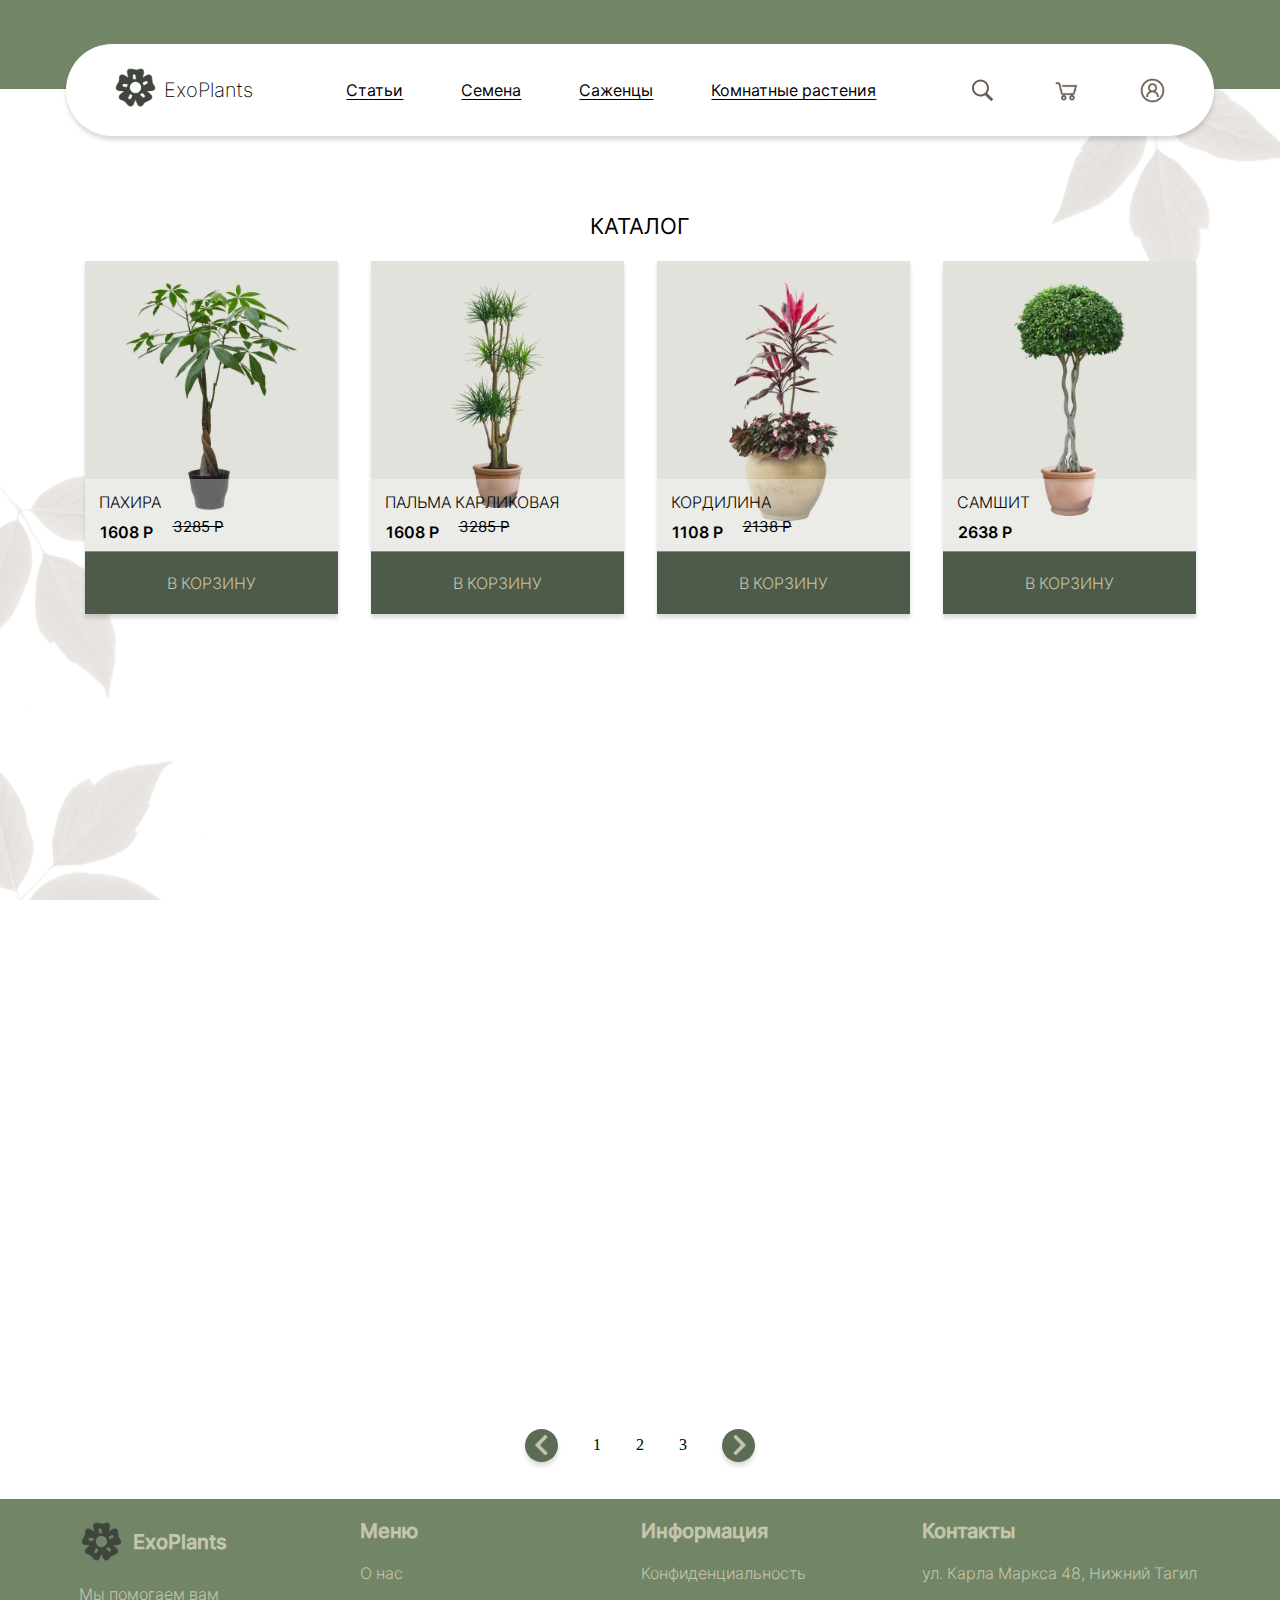
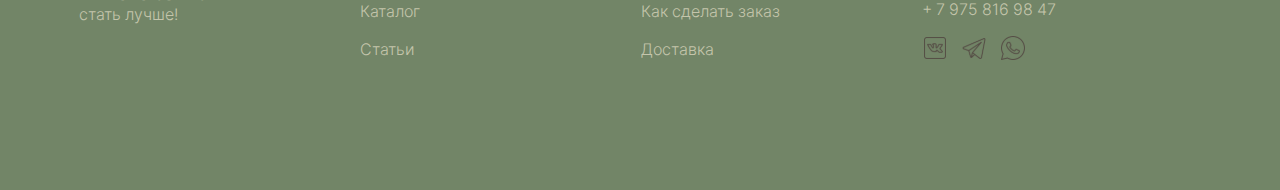
==== catalog.html @ ec27fed6 "часть каталога" ====
<!DOCTYPE html>
<html lang="ru">

<head>
    <meta charset="UTF-8">
    <meta name="viewport" content="width=device-width, initial-scale=1.0">
    <title>Catalog</title>
    <link rel="stylesheet" href="catalog.css">
</head>

<body>
    <div class="header_line"></div>

    <img src="IMG/List_top.png" alt="listok" id="listok_1">
    <div class="header">
        <div class="logo">
            <a href="index.html"><img src="IMG/MenuIcon.svg" height="45px" width="45px" alt="logo"></a>
            ExoPlants
        </div>
        <nav class="nav">
            <a href="#" class="link">Статьи</a>
            <a href="#" class="link">Семена</a>
            <a href="#" class="link">Саженцы</a>
            <a href="#" class="link">Комнатные растения</a>
        </nav>
        <div class="actions">
            <img src="IMG/SearchIcon.svg">
            <img src="IMG/Bag.svg">
            <img src="IMG/Account.svg">
        </div>
    </div>
    <img src="IMG/listok_2.svg" alt="listok_2" id="listok_2">
    <p id="catalog-p">КАТАЛОГ</p>
    <!--<div>
        <p id="catalog-p">КАТАЛОГ</p>
    </div>-->
    <div class="catalog">
        <!-- первая часть -->
        <div class="catalog-part">
            <div class="card-1">
                <div class="img">
                    <img src="IMG/Pahira-IMG.svg">
                </div>
                <div class="line-block">
                    <p>ПАХИРА</p>
                    <div class="price">
                        <p>1608 Р</p>
                        <p>3285 Р</p>
                    </div>
                </div>
                <button class="bag-add">В КОРЗИНУ</button>
            </div>
            <div class="card-1">
                <div class="img">
                    <img src="IMG/Palma.svg">
                </div>
                <div class="line-block">
                    <p>ПАЛЬМА КАРЛИКОВАЯ</p>
                    <div class="price">
                        <p>1608 Р</p>
                        <p>3285 Р</p>
                    </div>
                </div>
                <button class="bag-add">В КОРЗИНУ</button>
            </div>
            <div class="card-1">
                <div class="img">
                    <img src="IMG/Cordylina.svg">
                </div>
                <div class="line-block">
                    <p>КОРДИЛИНА</p>
                    <div class="price">
                        <p>1108 Р</p>
                        <p>2138 Р</p>
                    </div>
                </div>
                <button class="bag-add">В КОРЗИНУ</button>
            </div>
            <div class="card-1">
                <div class="img">
                    <img src="IMG/Samshit.svg">
                </div>
                <div class="line-block">
                    <p>САМШИТ</p>
                    <div class="price">
                        <p>2638 Р</p>
                    </div>
                </div>
                <button class="bag-add">В КОРЗИНУ</button>
            </div>
        </div>
        <!-- вторая часть -->
        <div class="catalog-part">
            <div class="card-1">
                <div class="img">
                    <img src="IMG/Pahira-IMG.svg">
                </div>
                <div class="line-block">
                    <p>ПАХИРА</p>
                    <div class="price">
                        <p>1608 Р</p>
                        <p>3285 Р</p>
                    </div>
                </div>
                <button class="bag-add">В КОРЗИНУ</button>
            </div>
            <div class="card-1">
                <div class="img">
                    <img src="IMG/Palma.svg">
                </div>
                <div class="line-block">
                    <p>ПАЛЬМА КАРЛИКОВАЯ</p>
                    <div class="price">
                        <p>1608 Р</p>
                        <p>3285 Р</p>
                    </div>
                </div>
                <button class="bag-add">В КОРЗИНУ</button>
            </div>
            <div class="card-1">
                <div class="img">
                    <img src="IMG/Cordylina.svg">
                </div>
                <div class="line-block">
                    <p>КОРДИЛИНА</p>
                    <div class="price">
                        <p>1108 Р</p>
                        <p>2138 Р</p>
                    </div>
                </div>
                <button class="bag-add">В КОРЗИНУ</button>
            </div>
            <div class="card-1">
                <div class="img">
                    <img src="IMG/Samshit.svg">
                </div>
                <div class="line-block">
                    <p>САМШИТ</p>
                    <div class="price">
                        <p>2638 Р</p>
                    </div>
                </div>
                <button class="bag-add">В КОРЗИНУ</button>
            </div>
        </div>
        <!-- третья часть -->
        <div class="catalog-part">
            <div class="card-1">
                <div class="img">
                    <img src="IMG/Pahira-IMG.svg">
                </div>
                <div class="line-block">
                    <p>ПАХИРА</p>
                    <div class="price">
                        <p>1608 Р</p>
                        <p>3285 Р</p>
                    </div>
                </div>
                <button class="bag-add">В КОРЗИНУ</button>
            </div>
            <div class="card-1">
                <div class="img">
                    <img src="IMG/Palma.svg">
                </div>
                <div class="line-block">
                    <p>ПАЛЬМА КАРЛИКОВАЯ</p>
                    <div class="price">
                        <p>1608 Р</p>
                        <p>3285 Р</p>
                    </div>
                </div>
                <button class="bag-add">В КОРЗИНУ</button>
            </div>
            <div class="card-1">
                <div class="img">
                    <img src="IMG/Cordylina.svg">
                </div>
                <div class="line-block">
                    <p>КОРДИЛИНА</p>
                    <div class="price">
                        <p>1108 Р</p>
                        <p>2138 Р</p>
                    </div>
                </div>
                <button class="bag-add">В КОРЗИНУ</button>
            </div>
            <div class="card-1">
                <div class="img">
                    <img src="IMG/Samshit.svg">
                </div>
                <div class="line-block">
                    <p>САМШИТ</p>
                    <div class="price">
                        <p>2638 Р</p>
                    </div>
                </div>
                <button class="bag-add">В КОРЗИНУ</button>
            </div>
        </div>
        <!-- навигация по каталогу -->
        <nav class="catalog-nav">
            <button id="strelka-left"></button>
            <p>1</p>
            <p>2</p>
            <p>3</p>
            <button id="strelka-right"></button>
        </nav>
    </div>
    <img src="IMG/listok-3.svg" id="listok-3">
    <div class="footer">
        <div class="footer-text">
            <div class="block-f">
                <h3><img src="IMG/MenuIcon.svg" height="45px" width="45px" alt="logo">ExoPlants</h3>
                <p>Мы помогаем вам<br>
                    стать лучше!</p>
            </div>
            <div class="block-f">
                <h3>Меню</h3>
                <a href="#" class="link-footer">О нас</a><br><br>
                <a href="about.html" class="link-footer">Каталог</a><br><br>
                <a href="#" class="link-footer">Статьи</a>
            </div>


            <div class="block-f">
                <h3>Информация</h3>
                <a href="#" class="link-footer">Конфиденциальность</a><br><br>
                <a href="#" class="link-footer">Как сделать заказ</a><br><br>
                <a href="#" class="link-footer">Доставка</a>
            </div>

            <div class="block-f">
                <h3>Контакты</h3>
                <p>ул. Карла Маркса 48, Нижний Тагил</p>
                <p>+ 7 975 816 98 47</p>
                <img src="IMG/VK-icon.svg">
                <img src="IMG/Telegram-icon.svg">
                <img src="IMG/Whatsup-icon.svg">
            </div>
        </div>
</body>
<script src="catalogPages.js"></script>

</html>
---- catalog.css ----
.header_line {
    height: 89px;
    background-color: #728567;
}

body {
    margin: 0;
}

#listok_1 {
    position: absolute;
    z-index: -1;
    right: 0;
    top: 0;
}

#listok_2 {
    position: absolute;
    z-index: -1;
    left: 0;
    top: 367px;
}

.header {
    max-width: 1148px;
    min-height: 92px;
    background-color: #FFF;
    border-radius: 50px;
    box-shadow: 0 4px 4px 0 #00000025;
    display: flex;
    flex-direction: row;
    align-items: center;
    justify-content: space-around;
    margin: 0 auto;
    position: relative;
    top: -45px;
    z-index: 2;
    flex-wrap: wrap;
}

.logo {
    font-family: interExtraLight;
    font-size: 20px;
    display: flex;
    align-items: center;
}

.logo img {
    margin-right: 6px;
}

.link {
    font-family: interRegular;
    font-size: 16px;
    color: #000;
    text-underline-offset: 3px;
}

.link:hover {
    border-bottom: 5px solid #6AAD46;
    text-decoration: none;
}

.nav {
    max-width: 530px;
    width: 100%;
    display: flex;
    align-items: center;
    justify-content: space-between;
}

.actions {
    display: flex;
    flex-direction: row;
    align-self: center;
    max-width: 197px;
    width: 100%;
    justify-content: space-between;
}

.info-text p {
    margin-top: 77px;
    margin-left: 108px;
    font-family: interLight;
    font-size: 22px;
}

.info-text p:nth-child(2) {
    margin-top: 35px;
    margin-left: 275px;
    font-family: interLight;
    font-size: 20px;
}

.btn-catalog {
    display: flex;
    align-items: center;
    justify-content: space-between;
    width: 162px;
    height: 63px;
    margin: 0 auto;
    font-family: interRegular;
    font-size: 16px;
    border-radius: 30px;
    border: 0;
    box-shadow: 0 4px 4px 0 #00000025;
    margin-top: 44px;
    margin-left: 157px;
    padding-left: 33px;
    transition: all 500ms ease;
}

.btn-catalog img {
    padding-right: 11px;
    padding-bottom: 11px;
}

.btn-catalog:hover {
    cursor: pointer;
    transform: scale(1.1);
}

.card-1 {
    display: flex;
    flex-direction: column;
    min-width: 253px;
    min-height: 353px;
    background-color: #E1E2DB;
    box-shadow: 0 4px 4px 0 #00000025;
    margin: 0 10px;
    transition: all 0.5s;
    position: relative;
}
.card-1 img {
    margin-top: 22px;
    z-index: 1;
}

.img { 
    position: absolute;
    display: flex;
    justify-content: center;
    align-items: center;
    width: 100%;
}

.line-block {
    width: 253px;
    height: 73px;
    background-color: #FFFFFF54;
    margin-top: 218px;
    z-index: 2;
    position: relative;
    bottom: 0;
}

.price {
    display: flex;
    margin-bottom: 15px;
}

.line-block p {
    margin: 0;
    margin-left: 14px;
    margin-top: 13px;
    font-family: interLight;
    font-size: 16px;
    text-align: left;
}

.price p:nth-child(1) {
    margin-top: 10px;
    margin-left: 15px;
    font-family: interSemiBold;
    font-size: 16px;
}

.price p:nth-child(2) {
    margin-top: 5px;
    margin-left: 20px;
    font-family: interRegular;
    font-size: 15px;
    text-decoration: line-through;
}

.bag-add {
    font-family: interLight;
    font-size: 16px;
    color: #C5C5AC;
    width: 253px;
    height: 63px;
    background-color: #4F5B4A;
    border: 0;
    transition: all 500ms ease;
    position: absolute;
    bottom: 0;
}

.bag-add:hover {
    color: #FFF;
    background-color: #6AAD46;
}

.a-link {
    position: absolute;
    top: 225px;
    right: 42px;
    font-family: interLight;
    font-size: 15px;
    display: flex;
    align-items: center;
    color: #000;
    text-decoration: none;
}

.a-link img {
    margin-left: 9px;
}

.a-link:hover {
    color: #6AAD46;
    text-decoration: underline;
}

.footer {
    position: relative;
    margin: 0;
    width: 100%;
    height: 291px;
    background-color: #728567;
}
.footer-text {
    display: grid;
    width: 1123px;
    grid-template-columns: repeat(4, 281px);
    margin: 0 auto;
    align-items: start;
    justify-content: space-between;
}
#listok-3 {
    position: absolute;
    bottom: 0;
    left: 0;
}
.block-f h3 {
    display: flex;
    align-items: center;
    font-family: interMedium;
    font-size: 20px;
    color: #C5C5AC;
}
.block-f img { 
    margin-right: 9px;
}
.footer h3 {
    font-family: interMedium;
    font-size: 20px;
}
.footer-text p {
    font-family: interLight;
    font-size: 16px;
    color: #C5C5AC;
}
.footer-text a {
    font-family: interLight;
    font-size: 16px;
    color: #C5C5AC;
    text-decoration: none;
}
.link-footer:hover {
    color:#3F453C;
}
#catalog-p {
    font-family: interRegular;
    font-size: 22px;
    text-align: center;
    margin-top: 32px;
}
.catalog {
    max-width: 1200px;
    margin: 0 auto;
}

.catalog-part {
    display: none;
    justify-items: center;
    justify-content: center;
    grid-template-columns: repeat(4, 257px);
    grid-template-rows: repeat(3, 353px);
    min-width: 1096px;
    overflow: hidden;
    gap: 50px 29px;
}

.catalog-nav {
    display: flex;
    justify-content: space-between;
    align-items: center;
    margin: 0 auto;
    width: 230px;
    margin-bottom: 29px;
}

#strelka-left {
    border: none;
    width: 33px;
    height: 33px;
    border-radius: 100%;
    background: no-repeat url('IMG/strelka-left-mini.svg') center, #5C6B54;
    box-shadow: 0 4px 4px 0 #00000025;
}

#strelka-right {
    border: none;
    width: 33px;
    height: 33px;
    border-radius: 100%;
    background: no-repeat url('IMG/strelka-right-mini.svg') center, #5C6B54;
    box-shadow: 0 4px 4px 0 #00000025;
}

.link-goods{
    color: #000;
    text-decoration: none;
}
.link-goods:hover {
    color: #3F453C;
}
@font-face {
    font-family: interExtraLight;
    src: url("Fonts/Inter-ExtraLight.otf");
}

@font-face {
    font-family: interRegular;
    src: url("Fonts/Inter-Regular.otf");
}

@font-face {
    font-family: interLight;
    src: url("Fonts/Inter-Light.otf");
}

@font-face {
    font-family: interSemiBold;
    src: url("Fonts/Inter-SemiBold.otf");
}
@font-face {
    font-family: interMedium;
    src: url("Fonts/Inter-Medium.otf");
}
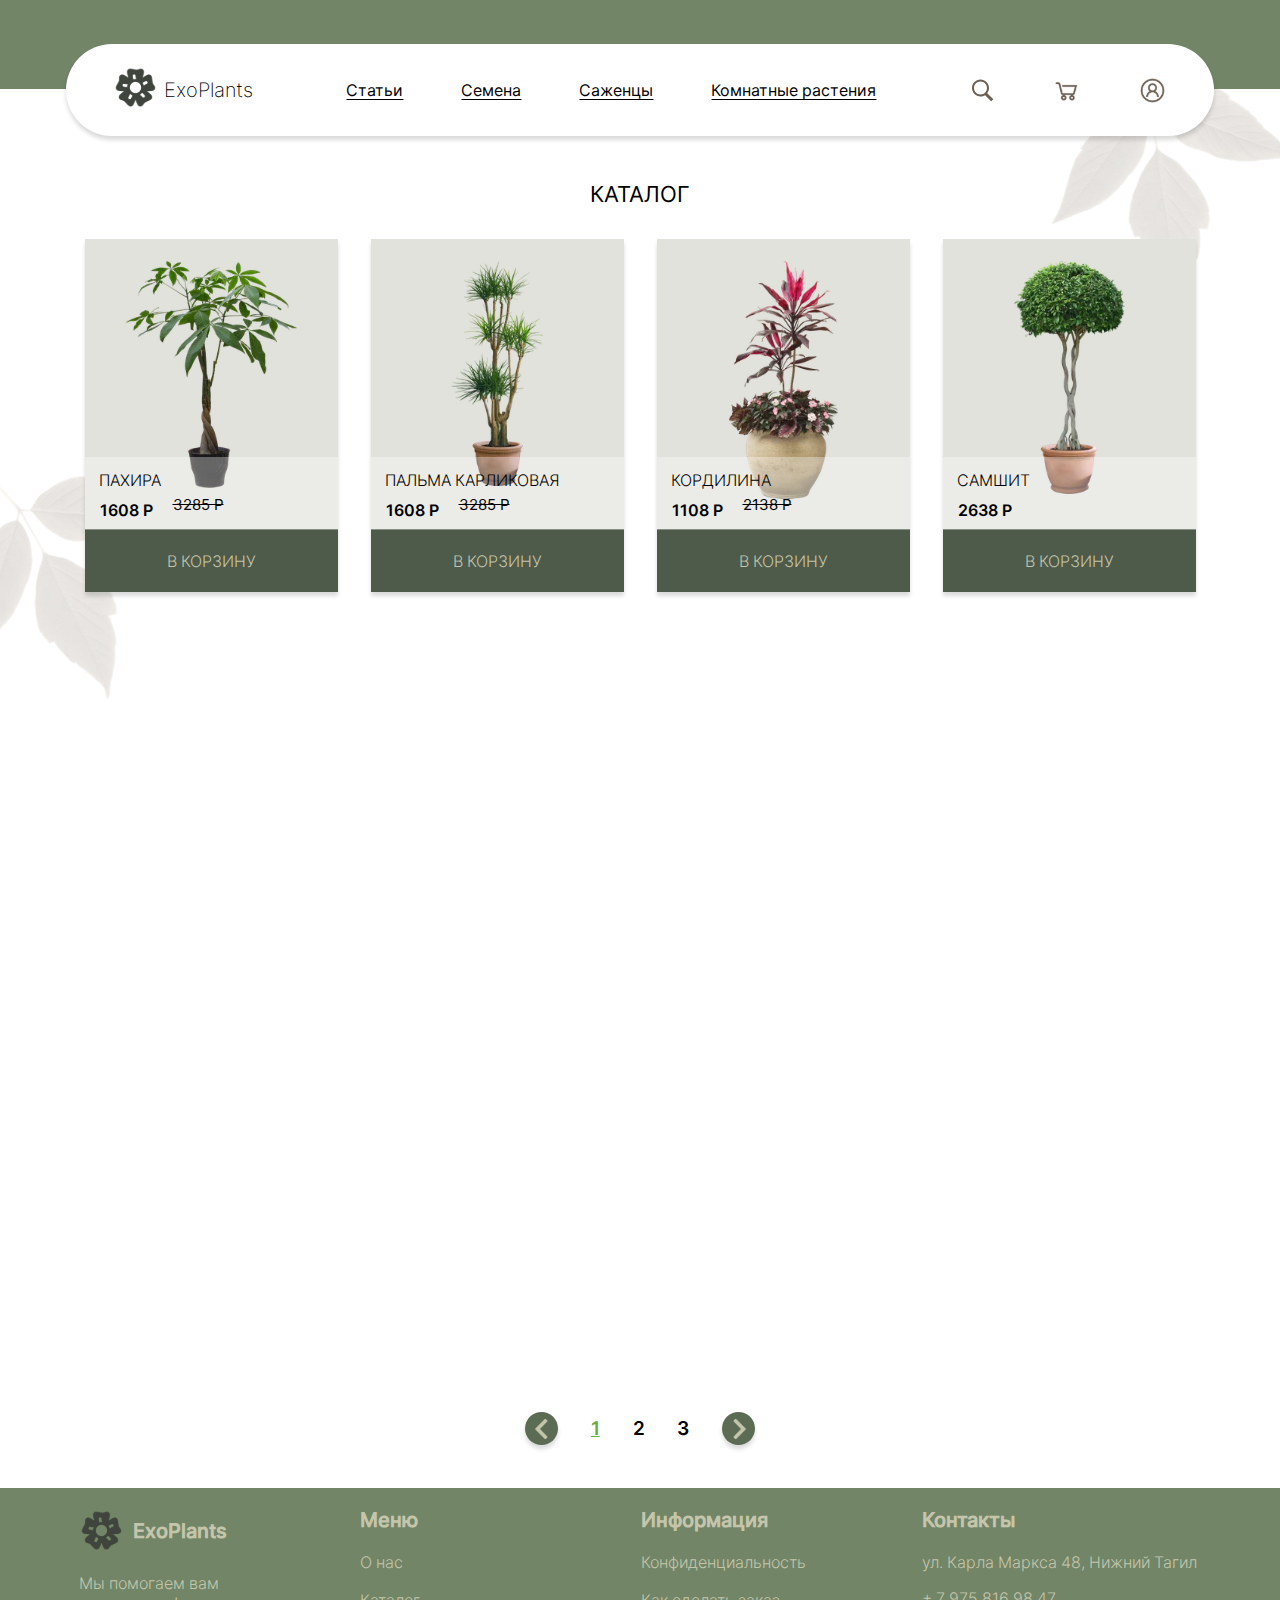
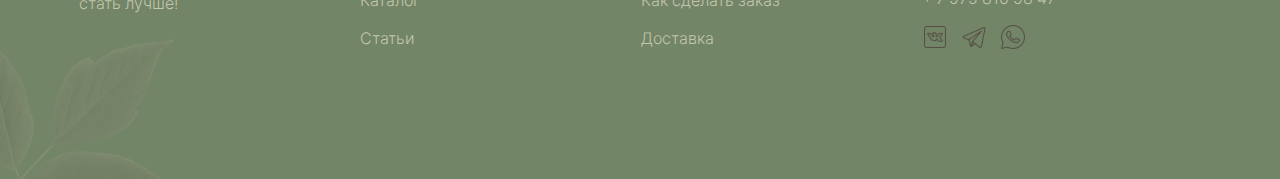
==== commit bb6cd366: "перелистывание страниц и курсор" ====
--- a/catalog.html
+++ b/catalog.html
@@ -31,9 +31,6 @@
     </div>
     <img src="IMG/listok_2.svg" alt="listok_2" id="listok_2">
     <p id="catalog-p">КАТАЛОГ</p>
-    <!--<div>
-        <p id="catalog-p">КАТАЛОГ</p>
-    </div>-->
     <div class="catalog">
         <!-- первая часть -->
         <div class="catalog-part">
@@ -184,6 +181,19 @@
                 </div>
                 <button class="bag-add">В КОРЗИНУ</button>
             </div>
+            <div class="card-1">
+                <div class="img">
+                    <img src="IMG/Samshit.svg">
+                </div>
+                <div class="line-block">
+                    <p>САМШИТ</p>
+                    <div class="price">
+                        <p>2638 Р</p>
+                    </div>
+                </div>
+                <button class="bag-add">В КОРЗИНУ</button>
+            </div>
+            <!-- сюда -->
             <div class="card-1">
                 <div class="img">
                     <img src="IMG/Samshit.svg">
@@ -206,7 +216,6 @@
             <button id="strelka-right"></button>
         </nav>
     </div>
-    <img src="IMG/listok-3.svg" id="listok-3">
     <div class="footer">
         <div class="footer-text">
             <div class="block-f">
@@ -238,6 +247,8 @@
                 <img src="IMG/Whatsup-icon.svg">
             </div>
         </div>
+        <img src="IMG/listok-3.svg" id="listok-3">
+    </div>
 </body>
 <script src="catalogPages.js"></script>
 
--- a/catalog.css
+++ b/catalog.css
@@ -274,7 +274,8 @@
     font-family: interRegular;
     font-size: 22px;
     text-align: center;
-    margin-top: 32px;
+    margin: 0;
+    margin-bottom: 32px;
 }
 .catalog {
     max-width: 1200px;
@@ -299,8 +300,12 @@
     margin: 0 auto;
     width: 230px;
     margin-bottom: 29px;
-}
-
+    font-family: interSemiBold;
+    font-size: 19px;
+}
+.catalog-nav p:hover {
+    cursor: pointer;
+}
 #strelka-left {
     border: none;
     width: 33px;
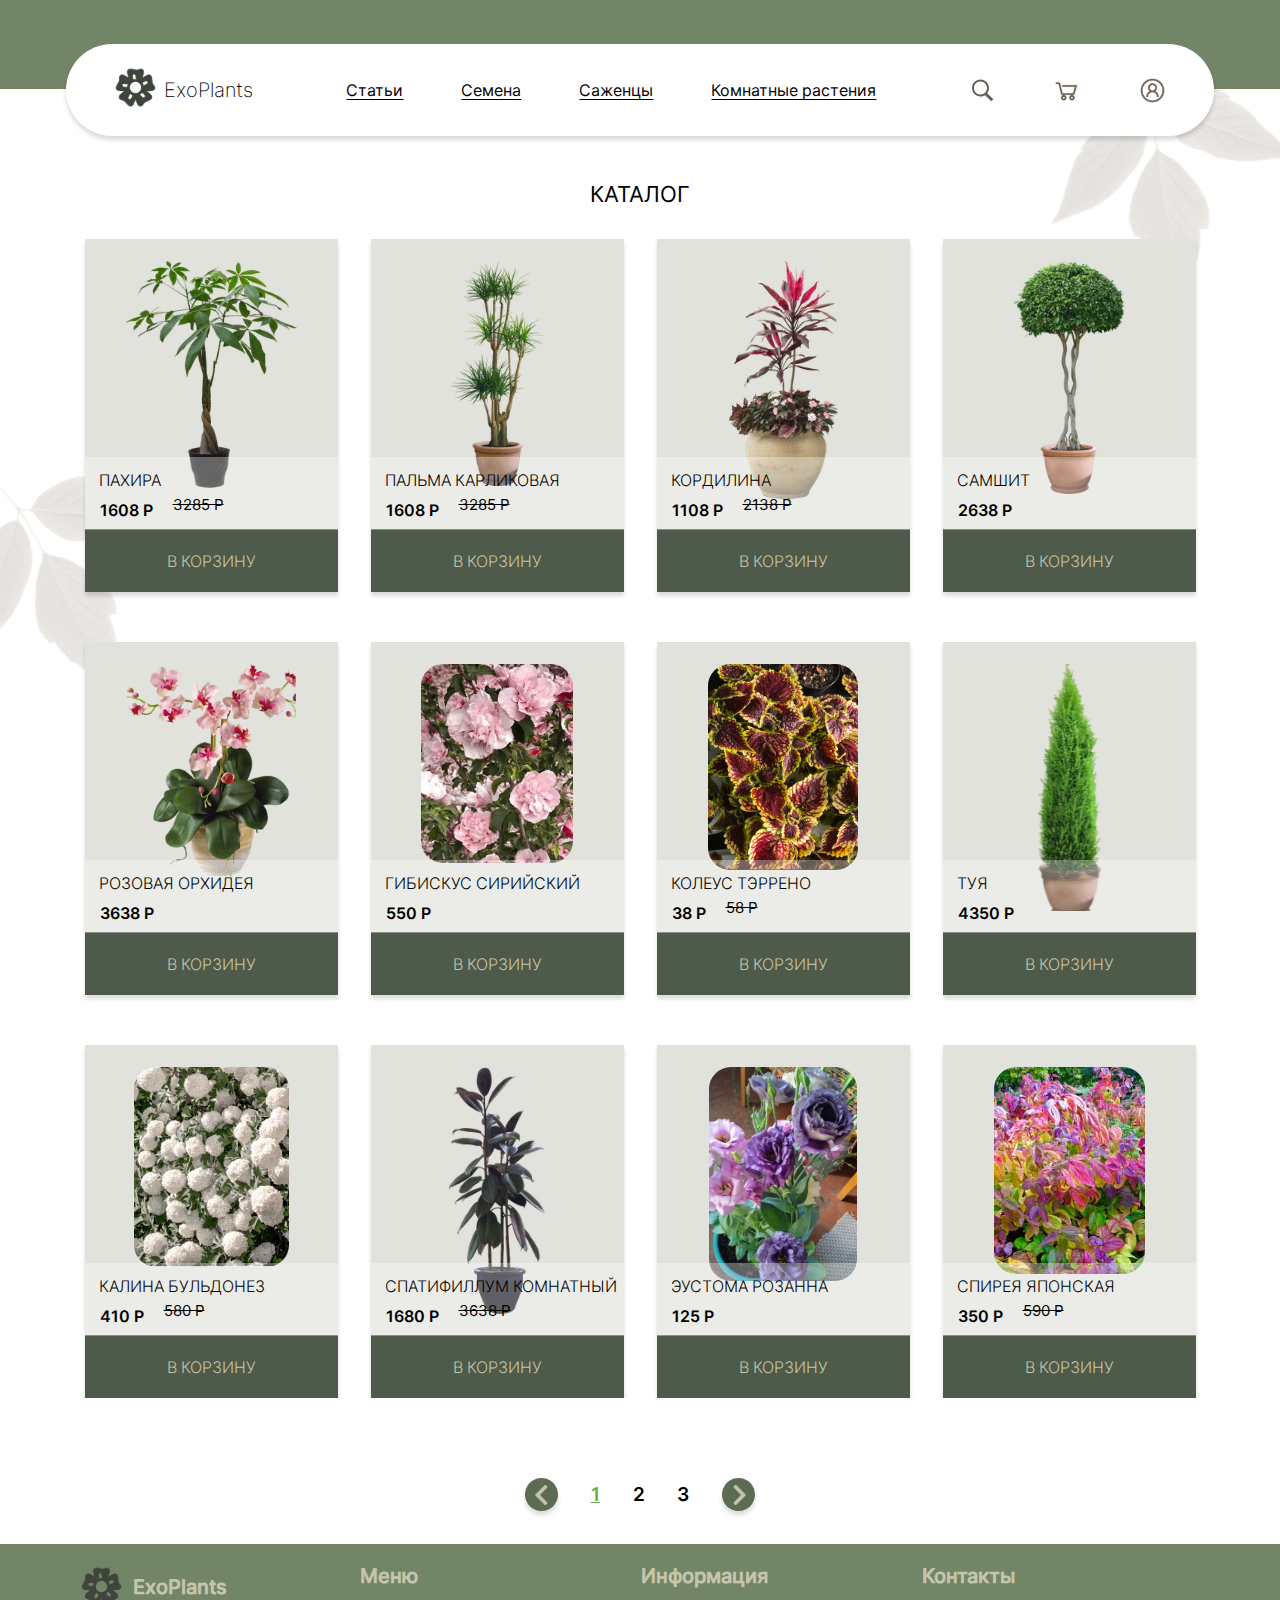
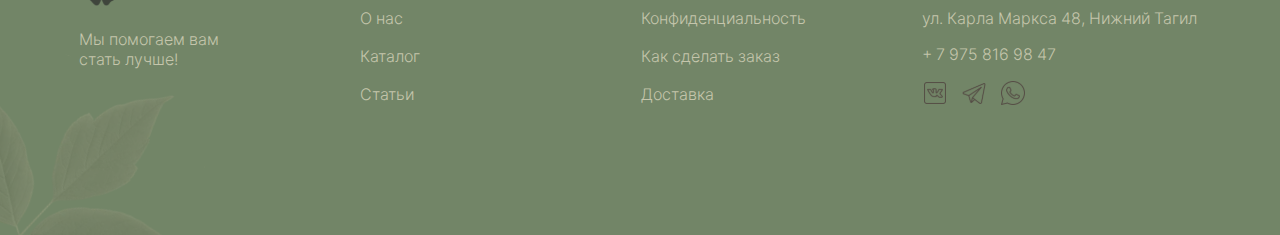
==== commit ca0d713c: "Заполнила каталог карточками" ====
--- a/catalog.html
+++ b/catalog.html
@@ -4,7 +4,7 @@
 <head>
     <meta charset="UTF-8">
     <meta name="viewport" content="width=device-width, initial-scale=1.0">
-    <title>Catalog</title>
+    <title>Каталог</title>
     <link rel="stylesheet" href="catalog.css">
 </head>
 
@@ -85,56 +85,258 @@
                 </div>
                 <button class="bag-add">В КОРЗИНУ</button>
             </div>
+            <div class="card-1">
+                <div class="img">
+                    <img src="IMG/PinkOrchide.svg">
+                </div>
+                <div class="line-block">
+                    <p>РОЗОВАЯ ОРХИДЕЯ</p>
+                    <div class="price">
+                        <p>3638 Р</p>
+                    </div>
+                </div>
+                <button class="bag-add">В КОРЗИНУ</button>
+            </div>
+            <div class="card-1">
+                <div class="img">
+                    <img src="IMG/GibiskusSir.svg">
+                </div>
+                <div class="line-block">
+                    <p>ГИБИСКУС СИРИЙСКИЙ</p>
+                    <div class="price">
+                        <p>550 Р</p>
+                    </div>
+                </div>
+                <button class="bag-add">В КОРЗИНУ</button>
+            </div>
+            <div class="card-1">
+                <div class="img">
+                    <img src="IMG/KoleusToreno.svg">
+                </div>
+                <div class="line-block">
+                    <p>КОЛЕУС ТЭРРЕНО</p>
+                    <div class="price">
+                        <p>38 Р</p>
+                        <p>58 Р</p>
+                    </div>
+                </div>
+                <button class="bag-add">В КОРЗИНУ</button>
+            </div>
+            <div class="card-1">
+                <div class="img">
+                    <img src="IMG/Tya.svg" height="247" width="67">
+                </div>
+                <div class="line-block">
+                    <p>ТУЯ</p>
+                    <div class="price">
+                        <p>4350 Р</p>
+                    </div>
+                </div>
+                <button class="bag-add">В КОРЗИНУ</button>
+            </div>
+            <div class="card-1">
+                <div class="img">
+                    <img src="IMG/KalinaBuldonez.svg">
+                </div>
+                <div class="line-block">
+                    <p>КАЛИНА БУЛЬДОНЕЗ</p>
+                    <div class="price">
+                        <p>410 Р</p>
+                        <p>580 Р</p>
+                    </div>
+                </div>
+                <button class="bag-add">В КОРЗИНУ</button>
+            </div>
+            <div class="card-1">
+                <div class="img">
+                    <img src="IMG/Spatifilym.svg">
+                </div>
+                <div class="line-block">
+                    <p>СПАТИФИЛЛУМ КОМНАТНЫЙ</p>
+                    <div class="price">
+                        <p>1680 Р</p>
+                        <p>3638 Р</p>
+                    </div>
+                </div>
+                <button class="bag-add">В КОРЗИНУ</button>
+            </div>
+            <div class="card-1">
+                <div class="img">
+                    <img src="IMG/IeystomaRosana.svg">
+                </div>
+                <div class="line-block">
+                    <p>ЭУСТОМА РОЗАННА</p>
+                    <div class="price">
+                        <p>125 Р</p>
+                    </div>
+                </div>
+                <button class="bag-add">В КОРЗИНУ</button>
+            </div>
+            <div class="card-1">
+                <div class="img">
+                    <img src="IMG/SpireaYaponskaya.svg">
+                </div>
+                <div class="line-block">
+                    <p>СПИРЕЯ ЯПОНСКАЯ</p>
+                    <div class="price">
+                        <p>350 Р</p>
+                        <p>590 Р</p>
+                    </div>
+                </div>
+                <button class="bag-add">В КОРЗИНУ</button>
+            </div>
         </div>
         <!-- вторая часть -->
         <div class="catalog-part">
             <div class="card-1">
                 <div class="img">
-                    <img src="IMG/Pahira-IMG.svg">
-                </div>
-                <div class="line-block">
-                    <p>ПАХИРА</p>
-                    <div class="price">
-                        <p>1608 Р</p>
-                        <p>3285 Р</p>
-                    </div>
-                </div>
-                <button class="bag-add">В КОРЗИНУ</button>
-            </div>
-            <div class="card-1">
-                <div class="img">
-                    <img src="IMG/Palma.svg">
-                </div>
-                <div class="line-block">
-                    <p>ПАЛЬМА КАРЛИКОВАЯ</p>
-                    <div class="price">
-                        <p>1608 Р</p>
-                        <p>3285 Р</p>
-                    </div>
-                </div>
-                <button class="bag-add">В КОРЗИНУ</button>
-            </div>
-            <div class="card-1">
-                <div class="img">
-                    <img src="IMG/Cordylina.svg">
-                </div>
-                <div class="line-block">
-                    <p>КОРДИЛИНА</p>
-                    <div class="price">
-                        <p>1108 Р</p>
-                        <p>2138 Р</p>
-                    </div>
-                </div>
-                <button class="bag-add">В КОРЗИНУ</button>
-            </div>
-            <div class="card-1">
-                <div class="img">
-                    <img src="IMG/Samshit.svg">
-                </div>
-                <div class="line-block">
-                    <p>САМШИТ</p>
-                    <div class="price">
-                        <p>2638 Р</p>
+                    <img src="IMG/VasilekKapitan.svg">
+                </div>
+                <div class="line-block">
+                    <p>ВАСИЛЁК КАПИТАН</p>
+                    <div class="price">
+                        <p>18 Р</p>
+                        <p>38 Р</p>
+                    </div>
+                </div>
+                <button class="bag-add">В КОРЗИНУ</button>
+            </div>
+            <div class="card-1">
+                <div class="img">
+                    <img src="IMG/Floks.svg">
+                </div>
+                <div class="line-block">
+                    <p>ФЛОКС СМЕСЬ ОКРАСОВ</p>
+                    <div class="price">
+                        <p>24 Р</p>
+                    </div>
+                </div>
+                <button class="bag-add">В КОРЗИНУ</button>
+            </div>
+            <div class="card-1">
+                <div class="img">
+                    <img src="IMG/Viola.svg">
+                </div>
+                <div class="line-block">
+                    <p>ВИОЛА УЛЬТРАМАРИН</p>
+                    <div class="price">
+                        <p>44 Р</p>
+                    </div>
+                </div>
+                <button class="bag-add">В КОРЗИНУ</button>
+            </div>
+            <div class="card-1">
+                <div class="img">
+                    <img src="IMG/Barhats.svg">
+                </div>
+                <div class="line-block">
+                    <p>БАРХАТЦЫ ОРАНЖЕВЫЕ</p>
+                    <div class="price">
+                        <p>28 Р</p>
+                        <p>58 Р</p>
+                    </div>
+                </div>
+                <button class="bag-add">В КОРЗИНУ</button>
+            </div>
+            <div class="card-1">
+                <div class="img">
+                    <img src="IMG/AstraJuvel.svg">
+                </div>
+                <div class="line-block">
+                    <p>АСТРА ДЖУВЕЛ</p>
+                    <div class="price">
+                        <p>25 Р</p>
+                        <p>58 Р</p>
+                    </div>
+                </div>
+                <button class="bag-add">В КОРЗИНУ</button>
+            </div>
+            <div class="card-1">
+                <div class="img">
+                    <img src="IMG/GeorginaViolet.svg">
+                </div>
+                <div class="line-block">
+                    <p>ГЕОРГИНА ФИОЛЕТ ШЕЙДС</p>
+                    <div class="price">
+                        <p>125 Р</p>
+                    </div>
+                </div>
+                <button class="bag-add">В КОРЗИНУ</button>
+            </div>
+            <div class="card-1">
+                <div class="img">
+                    <img src="IMG/Drazena-Marginata.svg">
+                </div>
+                <div class="line-block">
+                    <p>ДРАЦЕНА МАРГИНАТА</p>
+                    <div class="price">
+                    <p>3350 Р</p>
+                    <p>5590 Р</p>
+                    </div>
+                </div>
+                <button class="bag-add">В КОРЗИНУ</button>
+            </div>
+            <div class="card-1">
+                <div class="img">
+                    <img src="IMG/LionZevPink.svg">
+                </div>
+                <div class="line-block">
+                    <p>ЛЬВИНЫЙ ЗЕВ РОЗОВЫЙ</p>
+                    <div class="price">
+                        <p>135 Р</p>
+                        <p>250 Р</p>
+                    </div>
+                </div>
+                <button class="bag-add">В КОРЗИНУ</button>
+            </div>
+            <div class="card-1">
+                <div class="img">
+                    <img src="IMG/LupinAlyeParusa.svg">
+                </div>
+                <div class="line-block">
+                    <p>ЛЮПИН АЛЫЕ ПАРУСА</p>
+                    <div class="price">
+                        <p>41 Р</p>
+                        <p>78 Р</p>
+                    </div>
+                </div>
+                <button class="bag-add">В КОРЗИНУ</button>
+            </div>
+            <div class="card-1">
+                <div class="img">
+                    <img src="IMG/FrillituniaZvetnaya.svg">
+                </div>
+                <div class="line-block">
+                    <p>ФРИЛЛИТУНИЯ ЦВЕТНАЯ</p>
+                    <div class="price">
+                        <p>67 Р</p>
+                        <p>88 Р</p>
+                    </div>
+                </div>
+                <button class="bag-add">В КОРЗИНУ</button>
+            </div>
+            <div class="card-1">
+                <div class="img">
+                    <img src="IMG/Fikus-Daniel.svg">
+                </div>
+                <div class="line-block">
+                    <p>ФИКУС ДАНИЭЛЬ</p>
+                    <div class="price">
+                    <p>3450 Р</p>
+                    <p>4780 Р</p>
+                    </div>
+                </div>
+                <button class="bag-add">В КОРЗИНУ</button>
+            </div>
+            <div class="card-1">
+                <div class="img">
+                    <img src="IMG/AgeratumSirenevui.svg">
+                </div>
+                <div class="line-block">
+                    <p>АГЕРАТУМ СИРЕНЕВЫЙ</p>
+                    <div class="price">
+                        <p>25 Р</p>
+                        <p>59 Р</p>
                     </div>
                 </div>
                 <button class="bag-add">В КОРЗИНУ</button>
@@ -144,64 +346,153 @@
         <div class="catalog-part">
             <div class="card-1">
                 <div class="img">
-                    <img src="IMG/Pahira-IMG.svg">
-                </div>
-                <div class="line-block">
-                    <p>ПАХИРА</p>
-                    <div class="price">
-                        <p>1608 Р</p>
-                        <p>3285 Р</p>
-                    </div>
-                </div>
-                <button class="bag-add">В КОРЗИНУ</button>
-            </div>
-            <div class="card-1">
-                <div class="img">
-                    <img src="IMG/Palma.svg">
-                </div>
-                <div class="line-block">
-                    <p>ПАЛЬМА КАРЛИКОВАЯ</p>
-                    <div class="price">
-                        <p>1608 Р</p>
-                        <p>3285 Р</p>
-                    </div>
-                </div>
-                <button class="bag-add">В КОРЗИНУ</button>
-            </div>
-            <div class="card-1">
-                <div class="img">
-                    <img src="IMG/Cordylina.svg">
-                </div>
-                <div class="line-block">
-                    <p>КОРДИЛИНА</p>
-                    <div class="price">
-                        <p>1108 Р</p>
-                        <p>2138 Р</p>
-                    </div>
-                </div>
-                <button class="bag-add">В КОРЗИНУ</button>
-            </div>
-            <div class="card-1">
-                <div class="img">
-                    <img src="IMG/Samshit.svg">
-                </div>
-                <div class="line-block">
-                    <p>САМШИТ</p>
-                    <div class="price">
-                        <p>2638 Р</p>
-                    </div>
-                </div>
-                <button class="bag-add">В КОРЗИНУ</button>
-            </div>
-            <!-- сюда -->
-            <div class="card-1">
-                <div class="img">
-                    <img src="IMG/Samshit.svg">
-                </div>
-                <div class="line-block">
-                    <p>САМШИТ</p>
-                    <div class="price">
-                        <p>2638 Р</p>
+                    <img src="IMG/KlematisMan.svg">
+                </div>
+                <div class="line-block">
+                    <p>КЛЕМАТИС МАНЬЧЖУРСКИЙ </p>
+                    <div class="price">
+                        <p>520 Р</p>
+                        <p>780 Р</p>
+                    </div>
+                </div>
+                <button class="bag-add">В КОРЗИНУ</button>
+            </div>
+            <div class="card-1">
+                <div class="img">
+                    <img src="IMG/Azalia.svg">
+                </div>
+                <div class="line-block">
+                    <p>АЗАЛИЯ</p>
+                    <div class="price">
+                    <p>1608 Р</p>
+                    </div>
+                </div>
+                <button class="bag-add">В КОРЗИНУ</button>
+            </div>
+            <div class="card-1">
+                <div class="img">
+                    <img src="IMG/Youkka.svg">
+                </div>
+                <div class="line-block">
+                    <p>ЮККА</p>
+                    <div class="price">
+                    <p>2380 Р</p>
+                    <p>3880 Р</p>
+                    </div>
+                </div>
+                <button class="bag-add">В КОРЗИНУ</button>
+            </div>
+            <div class="card-1">
+                <div class="img">
+                    <img src="IMG/LohUskolist.svg">
+                </div>
+                <div class="line-block">
+                    <p>ЛОХ УЗКОЛИСТЫЙ</p>
+                    <div class="price">
+                        <p>250 Р</p>
+                        <p>490 Р</p>
+                    </div>
+                </div>
+                <button class="bag-add">В КОРЗИНУ</button>
+            </div>
+            <div class="card-1">
+                <div class="img">
+                    <img src="IMG/WhiteOrchide.svg">
+                </div>
+                <div class="line-block">
+                    <p>БЕЛАЯ ОРХИДЕЯ</p>
+                    <div class="price">
+                        <p>2308 Р</p>
+                        <p>3758 Р</p>
+                    </div>
+                </div>
+                <button class="bag-add">В КОРЗИНУ</button>
+            </div>
+            <div class="card-1">
+                <div class="img">
+                    <img src="IMG/MolodiloNuar.svg">
+                </div>
+                <div class="line-block">
+                    <p>МОЛОДИЛО НУАР</p>
+                    <div class="price">
+                        <p>450 Р</p>
+                    </div>
+                </div>
+                <button class="bag-add">В КОРЗИНУ</button>
+            </div>
+            <div class="card-1">
+                <div class="img">
+                    <img src="IMG/DerbennikIvovyi.svg">
+                </div>
+                <div class="line-block">
+                    <p>ДЕРБЕННИК ИВОВЫЙ</p>
+                    <div class="price">
+                        <p>280 Р</p>
+                        <p>310 Р</p>
+                    </div>
+                </div>
+                <button class="bag-add">В КОРЗИНУ</button>
+            </div>
+            <div class="card-1">
+                <div class="img">
+                    <img src="IMG/AstraBisernaya.svg">
+                </div>
+                <div class="line-block">
+                    <p>АСТРА БИСЕРНАЯ</p>
+                    <div class="price">
+                        <p>240 Р</p>
+                        <p>380 Р</p>
+                    </div>
+                </div>
+                <button class="bag-add">В КОРЗИНУ</button>
+            </div>
+            <div class="card-1">
+                <div class="img">
+                    <img src="IMG/SpireyaShirobana.svg">
+                </div>
+                <div class="line-block">
+                    <p>СПИРЕЯ ШИРОБАНА</p>
+                    <div class="price">
+                        <p>450 Р</p>
+                        <p>780 Р</p>
+                    </div>
+                </div>
+                <button class="bag-add">В КОРЗИНУ</button>
+            </div>
+            <div class="card-1">
+                <div class="img">
+                    <img src="IMG/HrizantemaDafna.svg">
+                </div>
+                <div class="line-block">
+                    <p>ХРИЗАНТЕМА ДАФНАТ</p>
+                    <div class="price">
+                        <p>380 Р</p>
+                        <p>880 Р</p>
+                    </div>
+                </div>
+                <button class="bag-add">В КОРЗИНУ</button>
+            </div>
+            <div class="card-1">
+                <div class="img">
+                    <img src="IMG/PuzureplodnikRed.svg">
+                </div>
+                <div class="line-block">
+                    <p>ПУЗЫРЕПЛОДНИК РЕД </p>
+                    <div class="price">
+                        <p>360 Р</p>
+                    </div>
+                </div>
+                <button class="bag-add">В КОРЗИНУ</button>
+            </div>
+            <div class="card-1">
+                <div class="img">
+                    <img src="IMG/LavandaBlueSpir.svg">
+                </div>
+                <div class="line-block">
+                    <p>ЛАВАНДА БЛЮ СПИР</p>
+                    <div class="price">
+                        <p>350 Р</p>
+                        <p>590 Р</p>
                     </div>
                 </div>
                 <button class="bag-add">В КОРЗИНУ</button>
@@ -226,7 +517,7 @@
             <div class="block-f">
                 <h3>Меню</h3>
                 <a href="#" class="link-footer">О нас</a><br><br>
-                <a href="about.html" class="link-footer">Каталог</a><br><br>
+                <a href="catalog.html" class="link-footer">Каталог</a><br><br>
                 <a href="#" class="link-footer">Статьи</a>
             </div>
 
--- a/catalog.css
+++ b/catalog.css
@@ -299,7 +299,8 @@
     align-items: center;
     margin: 0 auto;
     width: 230px;
-    margin-bottom: 29px;
+    margin-bottom: 19px;
+    margin-top: 66px;
     font-family: interSemiBold;
     font-size: 19px;
 }
